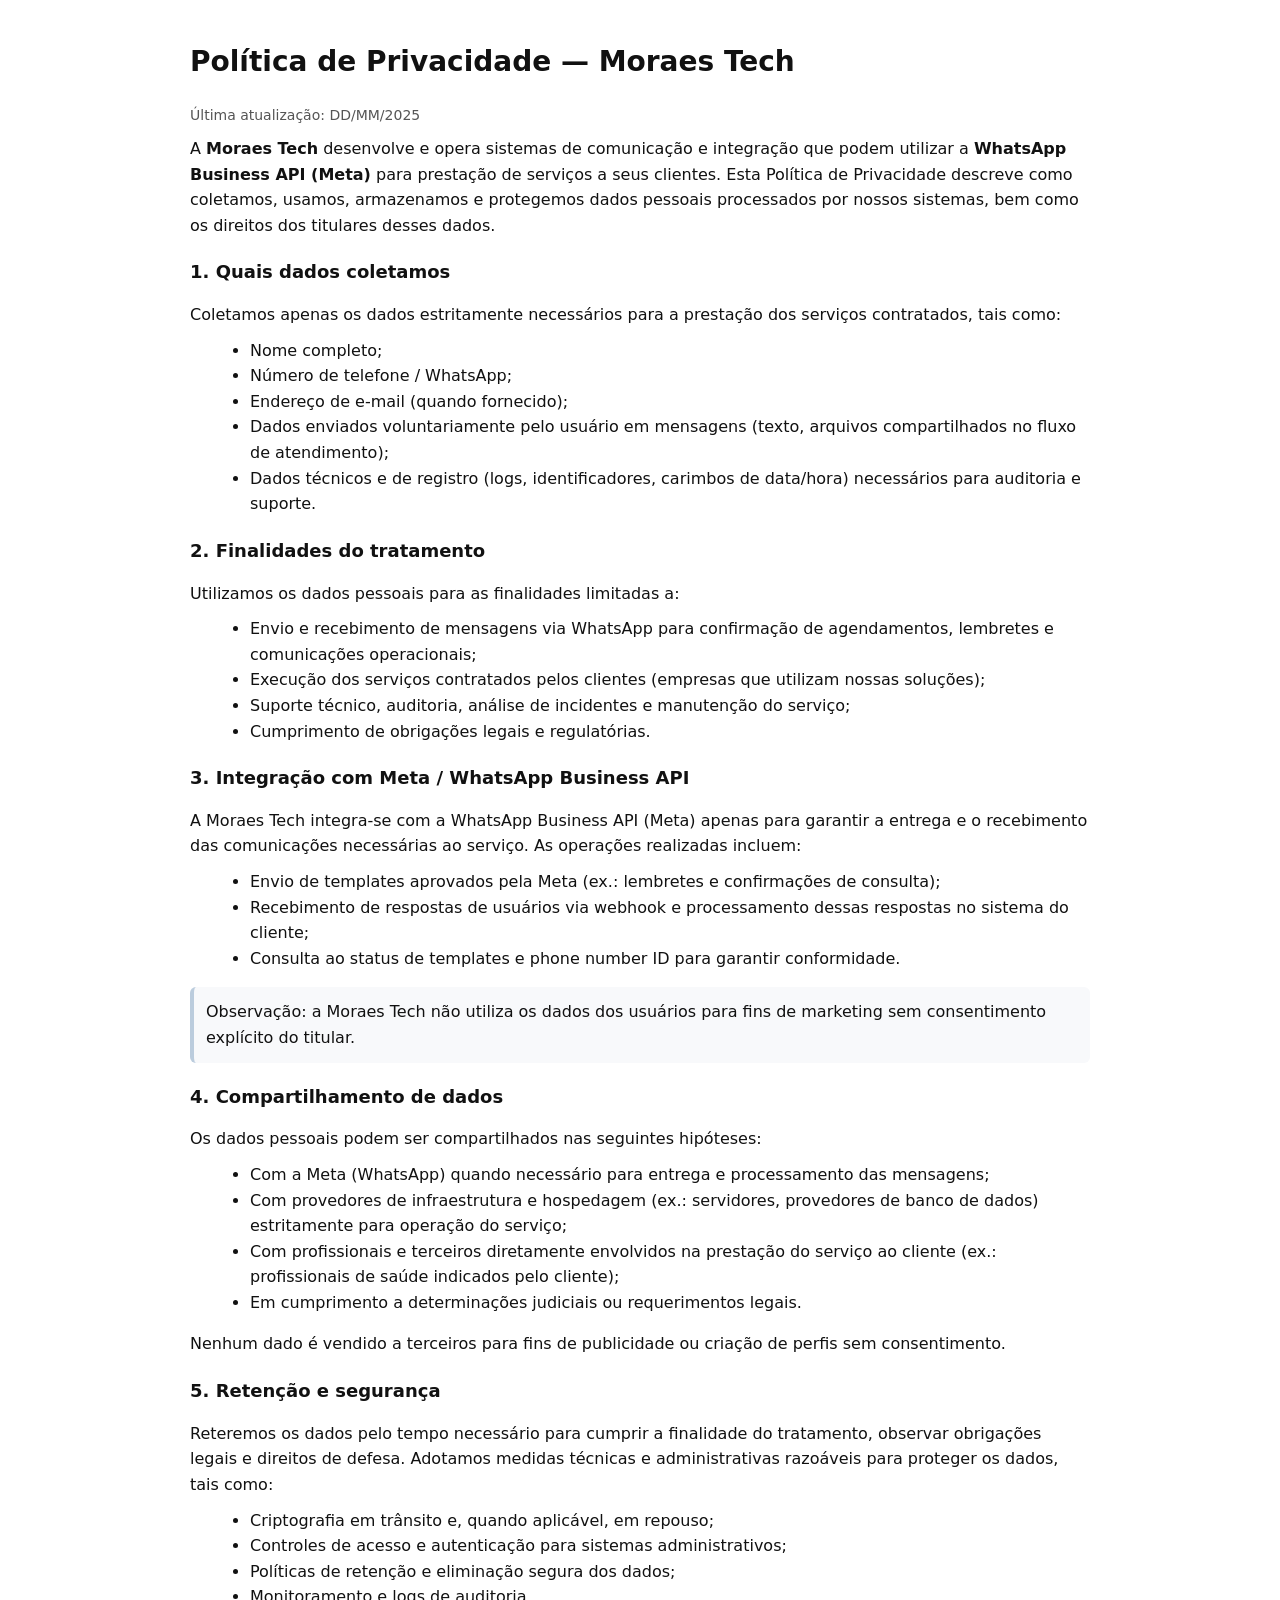
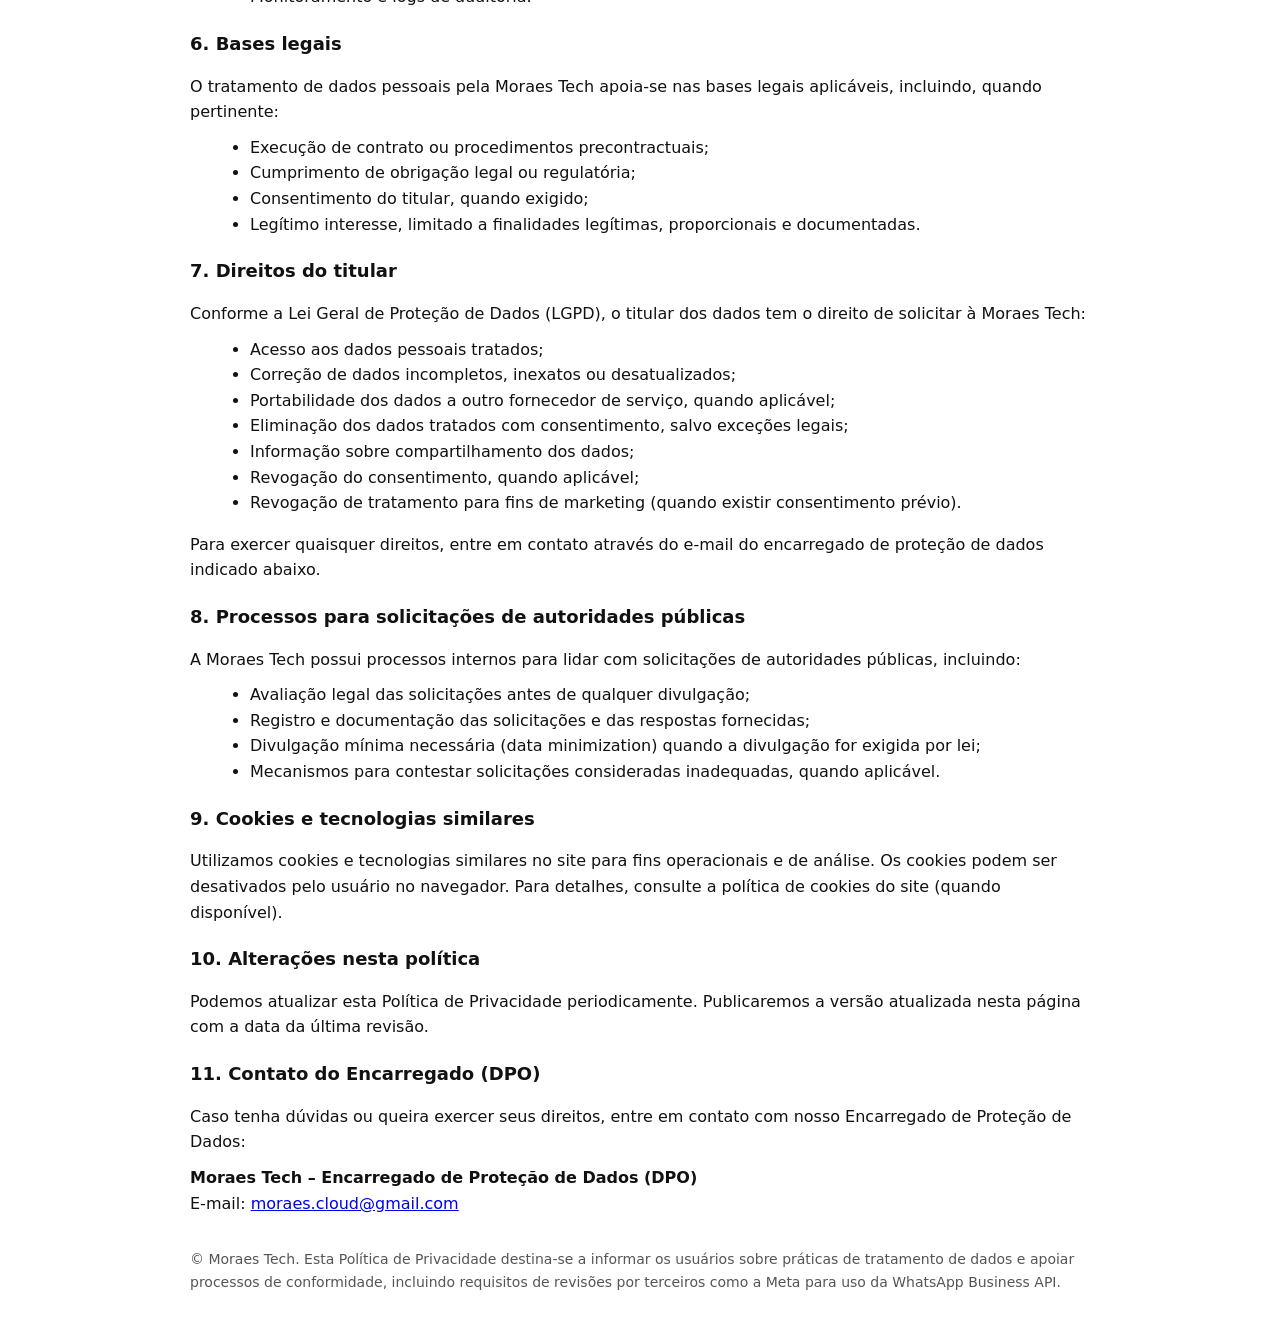
==== politicaprivacidade.html @ 9286be95 "Politica e Termos Meta" ====
<!DOCTYPE html>
<html lang="pt-BR">
	<head>
		<meta charset="utf-8" />
		<meta name="viewport" content="width=device-width,initial-scale=1" />
		<title>Política de Privacidade — Moraes Tech</title>
		<meta
			name="description"
			content="Política de Privacidade da Moraes Tech — tratamento de dados, integração com WhatsApp Business API (Meta) e direitos do titular."
		/>
		<style>
			body {
				font-family: system-ui, -apple-system, 'Segoe UI', Roboto,
					'Helvetica Neue', Arial;
				line-height: 1.6;
				color: #111;
				background: #fff;
				padding: 24px;
			}
			.container {
				max-width: 900px;
				margin: 0 auto;
			}
			h1 {
				font-size: 28px;
				margin-top: 8px;
			}
			h2 {
				font-size: 18px;
				margin-top: 20px;
			}
			p {
				margin: 10px 0;
			}
			ul {
				margin: 8px 0 16px 20px;
			}
			code {
				background: #f4f4f4;
				padding: 2px 6px;
				border-radius: 4px;
			}
			.small {
				color: #555;
				font-size: 14px;
			}
			footer {
				margin-top: 32px;
				font-size: 13px;
				color: #555;
			}
			.note {
				background: #f8f9fb;
				border-left: 4px solid #bcd;
				padding: 12px;
				margin: 12px 0;
				border-radius: 6px;
			}
		</style>
	</head>
	<body>
		<div class="container">
			<h1>Política de Privacidade — Moraes Tech</h1>
			<p class="small">Última atualização: DD/MM/2025</p>

			<p>
				A <strong>Moraes Tech</strong> desenvolve e opera sistemas de
				comunicação e integração que podem utilizar a
				<strong>WhatsApp Business API (Meta)</strong> para prestação de serviços
				a seus clientes. Esta Política de Privacidade descreve como coletamos,
				usamos, armazenamos e protegemos dados pessoais processados por nossos
				sistemas, bem como os direitos dos titulares desses dados.
			</p>

			<h2>1. Quais dados coletamos</h2>
			<p>
				Coletamos apenas os dados estritamente necessários para a prestação dos
				serviços contratados, tais como:
			</p>
			<ul>
				<li>Nome completo;</li>
				<li>Número de telefone / WhatsApp;</li>
				<li>Endereço de e-mail (quando fornecido);</li>
				<li>
					Dados enviados voluntariamente pelo usuário em mensagens (texto,
					arquivos compartilhados no fluxo de atendimento);
				</li>
				<li>
					Dados técnicos e de registro (logs, identificadores, carimbos de
					data/hora) necessários para auditoria e suporte.
				</li>
			</ul>

			<h2>2. Finalidades do tratamento</h2>
			<p>Utilizamos os dados pessoais para as finalidades limitadas a:</p>
			<ul>
				<li>
					Envio e recebimento de mensagens via WhatsApp para confirmação de
					agendamentos, lembretes e comunicações operacionais;
				</li>
				<li>
					Execução dos serviços contratados pelos clientes (empresas que
					utilizam nossas soluções);
				</li>
				<li>
					Suporte técnico, auditoria, análise de incidentes e manutenção do
					serviço;
				</li>
				<li>Cumprimento de obrigações legais e regulatórias.</li>
			</ul>

			<h2>3. Integração com Meta / WhatsApp Business API</h2>
			<p>
				A Moraes Tech integra-se com a WhatsApp Business API (Meta) apenas para
				garantir a entrega e o recebimento das comunicações necessárias ao
				serviço. As operações realizadas incluem:
			</p>
			<ul>
				<li>
					Envio de templates aprovados pela Meta (ex.: lembretes e confirmações
					de consulta);
				</li>
				<li>
					Recebimento de respostas de usuários via webhook e processamento
					dessas respostas no sistema do cliente;
				</li>
				<li>
					Consulta ao status de templates e phone number ID para garantir
					conformidade.
				</li>
			</ul>
			<p class="note">
				Observação: a Moraes Tech não utiliza os dados dos usuários para fins de
				marketing sem consentimento explícito do titular.
			</p>

			<h2>4. Compartilhamento de dados</h2>
			<p>Os dados pessoais podem ser compartilhados nas seguintes hipóteses:</p>
			<ul>
				<li>
					Com a Meta (WhatsApp) quando necessário para entrega e processamento
					das mensagens;
				</li>
				<li>
					Com provedores de infraestrutura e hospedagem (ex.: servidores,
					provedores de banco de dados) estritamente para operação do serviço;
				</li>
				<li>
					Com profissionais e terceiros diretamente envolvidos na prestação do
					serviço ao cliente (ex.: profissionais de saúde indicados pelo
					cliente);
				</li>
				<li>
					Em cumprimento a determinações judiciais ou requerimentos legais.
				</li>
			</ul>
			<p>
				Nenhum dado é vendido a terceiros para fins de publicidade ou criação de
				perfis sem consentimento.
			</p>

			<h2>5. Retenção e segurança</h2>
			<p>
				Reteremos os dados pelo tempo necessário para cumprir a finalidade do
				tratamento, observar obrigações legais e direitos de defesa. Adotamos
				medidas técnicas e administrativas razoáveis para proteger os dados,
				tais como:
			</p>
			<ul>
				<li>Criptografia em trânsito e, quando aplicável, em repouso;</li>
				<li>
					Controles de acesso e autenticação para sistemas administrativos;
				</li>
				<li>Políticas de retenção e eliminação segura dos dados;</li>
				<li>Monitoramento e logs de auditoria.</li>
			</ul>

			<h2>6. Bases legais</h2>
			<p>
				O tratamento de dados pessoais pela Moraes Tech apoia-se nas bases
				legais aplicáveis, incluindo, quando pertinente:
			</p>
			<ul>
				<li>Execução de contrato ou procedimentos precontractuais;</li>
				<li>Cumprimento de obrigação legal ou regulatória;</li>
				<li>Consentimento do titular, quando exigido;</li>
				<li>
					Legítimo interesse, limitado a finalidades legítimas, proporcionais e
					documentadas.
				</li>
			</ul>

			<h2>7. Direitos do titular</h2>
			<p>
				Conforme a Lei Geral de Proteção de Dados (LGPD), o titular dos dados
				tem o direito de solicitar à Moraes Tech:
			</p>
			<ul>
				<li>Acesso aos dados pessoais tratados;</li>
				<li>Correção de dados incompletos, inexatos ou desatualizados;</li>
				<li>
					Portabilidade dos dados a outro fornecedor de serviço, quando
					aplicável;
				</li>
				<li>
					Eliminação dos dados tratados com consentimento, salvo exceções
					legais;
				</li>
				<li>Informação sobre compartilhamento dos dados;</li>
				<li>Revogação do consentimento, quando aplicável;</li>
				<li>
					Revogação de tratamento para fins de marketing (quando existir
					consentimento prévio).
				</li>
			</ul>
			<p>
				Para exercer quaisquer direitos, entre em contato através do e-mail do
				encarregado de proteção de dados indicado abaixo.
			</p>

			<h2>8. Processos para solicitações de autoridades públicas</h2>
			<p>
				A Moraes Tech possui processos internos para lidar com solicitações de
				autoridades públicas, incluindo:
			</p>
			<ul>
				<li>Avaliação legal das solicitações antes de qualquer divulgação;</li>
				<li>
					Registro e documentação das solicitações e das respostas fornecidas;
				</li>
				<li>
					Divulgação mínima necessária (data minimization) quando a divulgação
					for exigida por lei;
				</li>
				<li>
					Mecanismos para contestar solicitações consideradas inadequadas,
					quando aplicável.
				</li>
			</ul>

			<h2>9. Cookies e tecnologias similares</h2>
			<p>
				Utilizamos cookies e tecnologias similares no site para fins
				operacionais e de análise. Os cookies podem ser desativados pelo usuário
				no navegador. Para detalhes, consulte a política de cookies do site
				(quando disponível).
			</p>

			<h2>10. Alterações nesta política</h2>
			<p>
				Podemos atualizar esta Política de Privacidade periodicamente.
				Publicaremos a versão atualizada nesta página com a data da última
				revisão.
			</p>

			<h2>11. Contato do Encarregado (DPO)</h2>
			<p>
				Caso tenha dúvidas ou queira exercer seus direitos, entre em contato com
				nosso Encarregado de Proteção de Dados:
			</p>
			<p>
				<strong>Moraes Tech – Encarregado de Proteção de Dados (DPO)</strong
				><br />
				E-mail:
				<a href="mailto:moraes.cloud@gmail.com"
					>moraes.cloud@gmail.com</a
				>
			</p>

			<footer>
				<p class="small">
					© Moraes Tech. Esta Política de Privacidade destina-se a informar os
					usuários sobre práticas de tratamento de dados e apoiar processos de
					conformidade, incluindo requisitos de revisões por terceiros como a
					Meta para uso da WhatsApp Business API.
				</p>
			</footer>
		</div>
	</body>
</html>
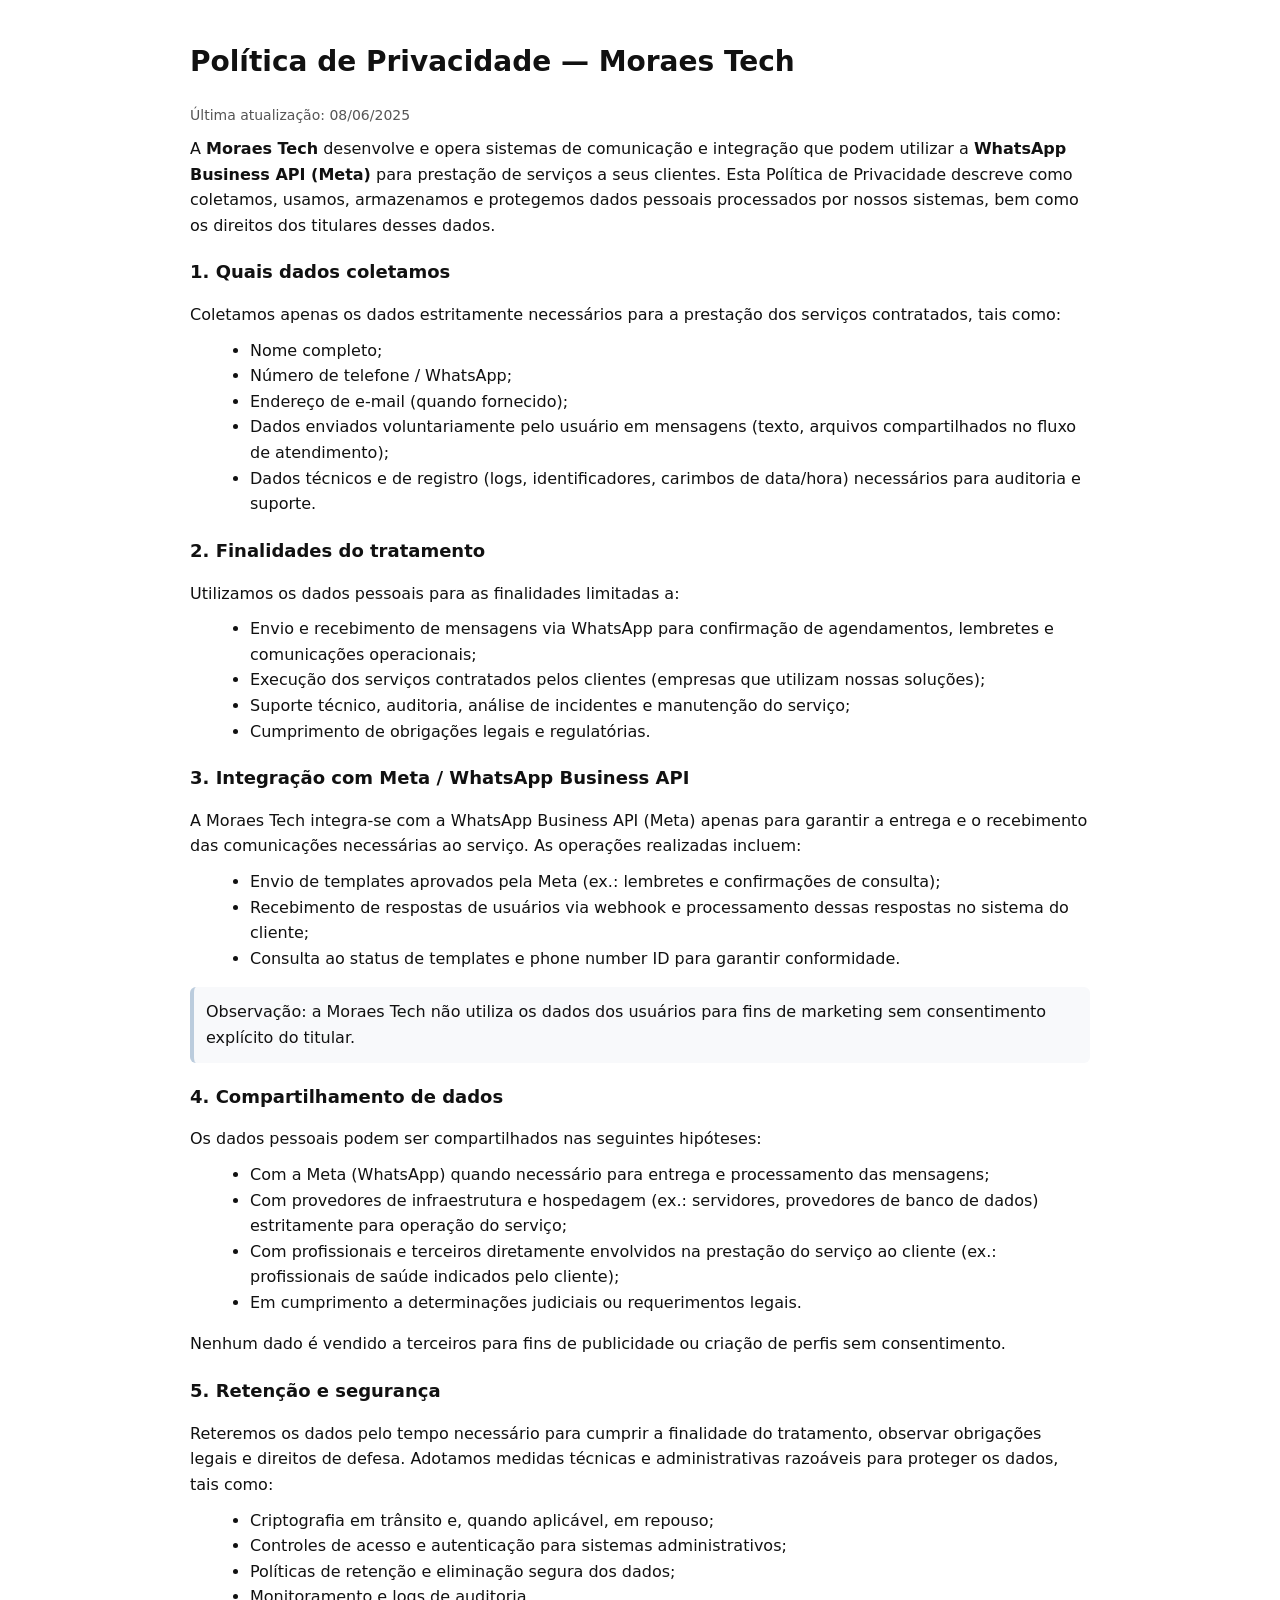
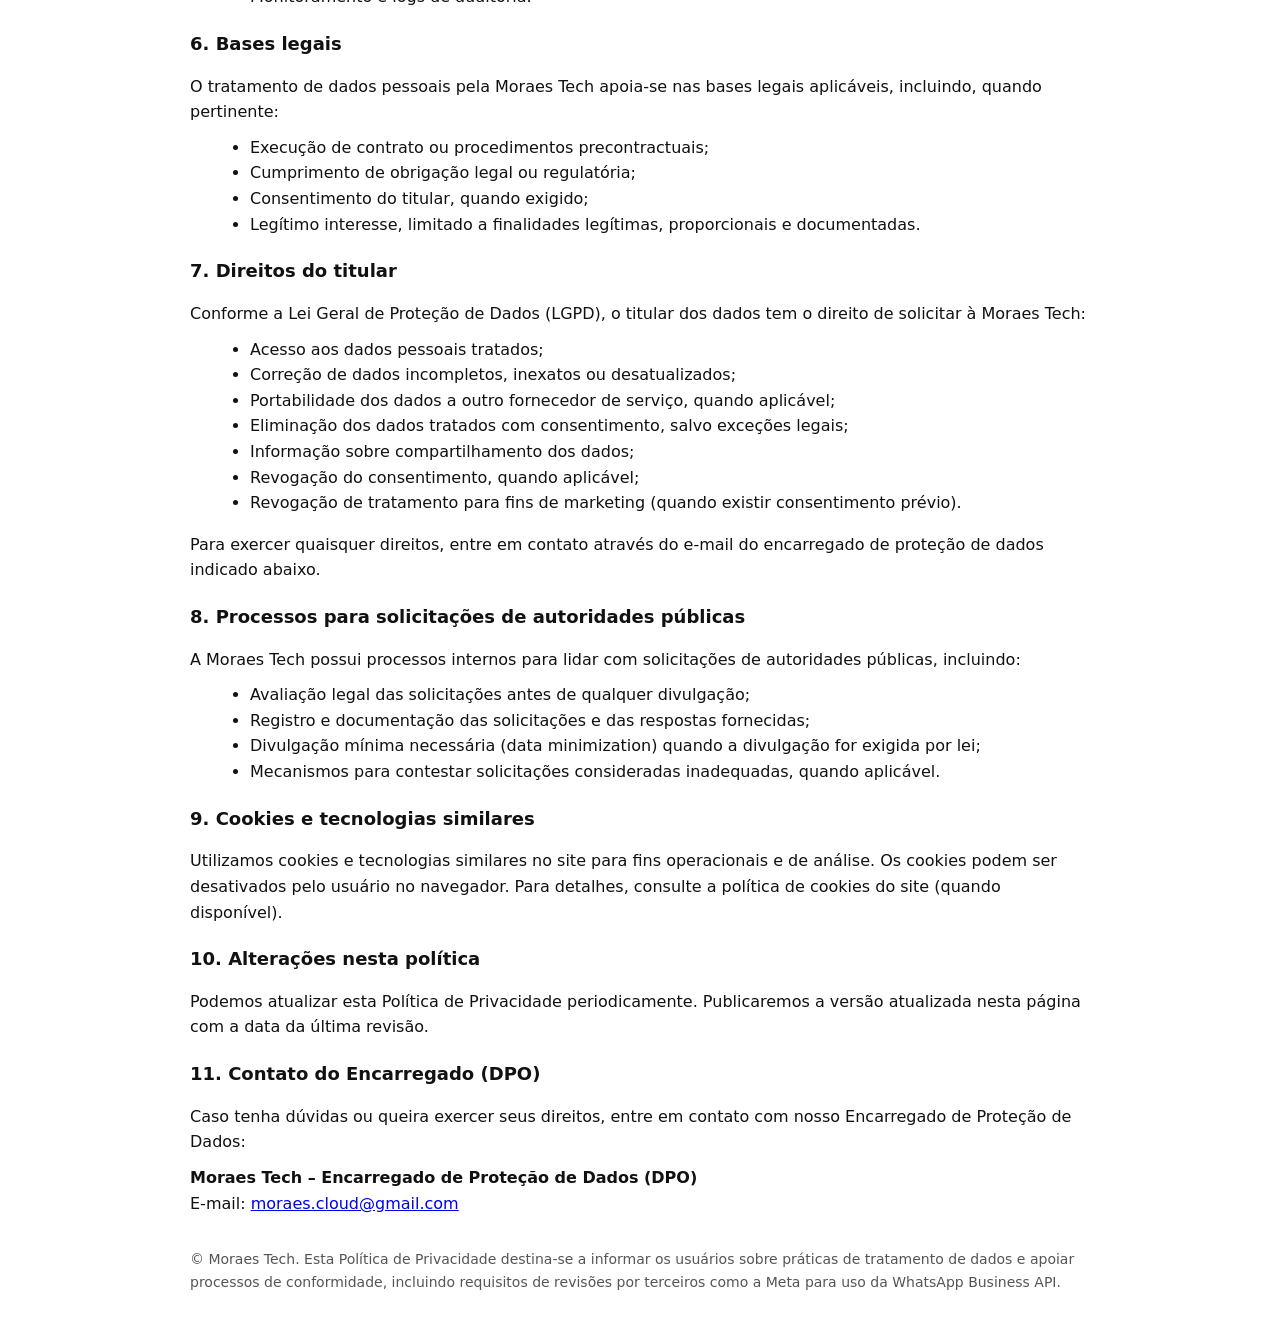
==== commit 9c17d9b9: "ajustes meta" ====
--- a/politicaprivacidade.html
+++ b/politicaprivacidade.html
@@ -61,7 +61,7 @@
 	<body>
 		<div class="container">
 			<h1>Política de Privacidade — Moraes Tech</h1>
-			<p class="small">Última atualização: DD/MM/2025</p>
+			<p class="small">Última atualização: 08/06/2025</p>
 
 			<p>
 				A <strong>Moraes Tech</strong> desenvolve e opera sistemas de
